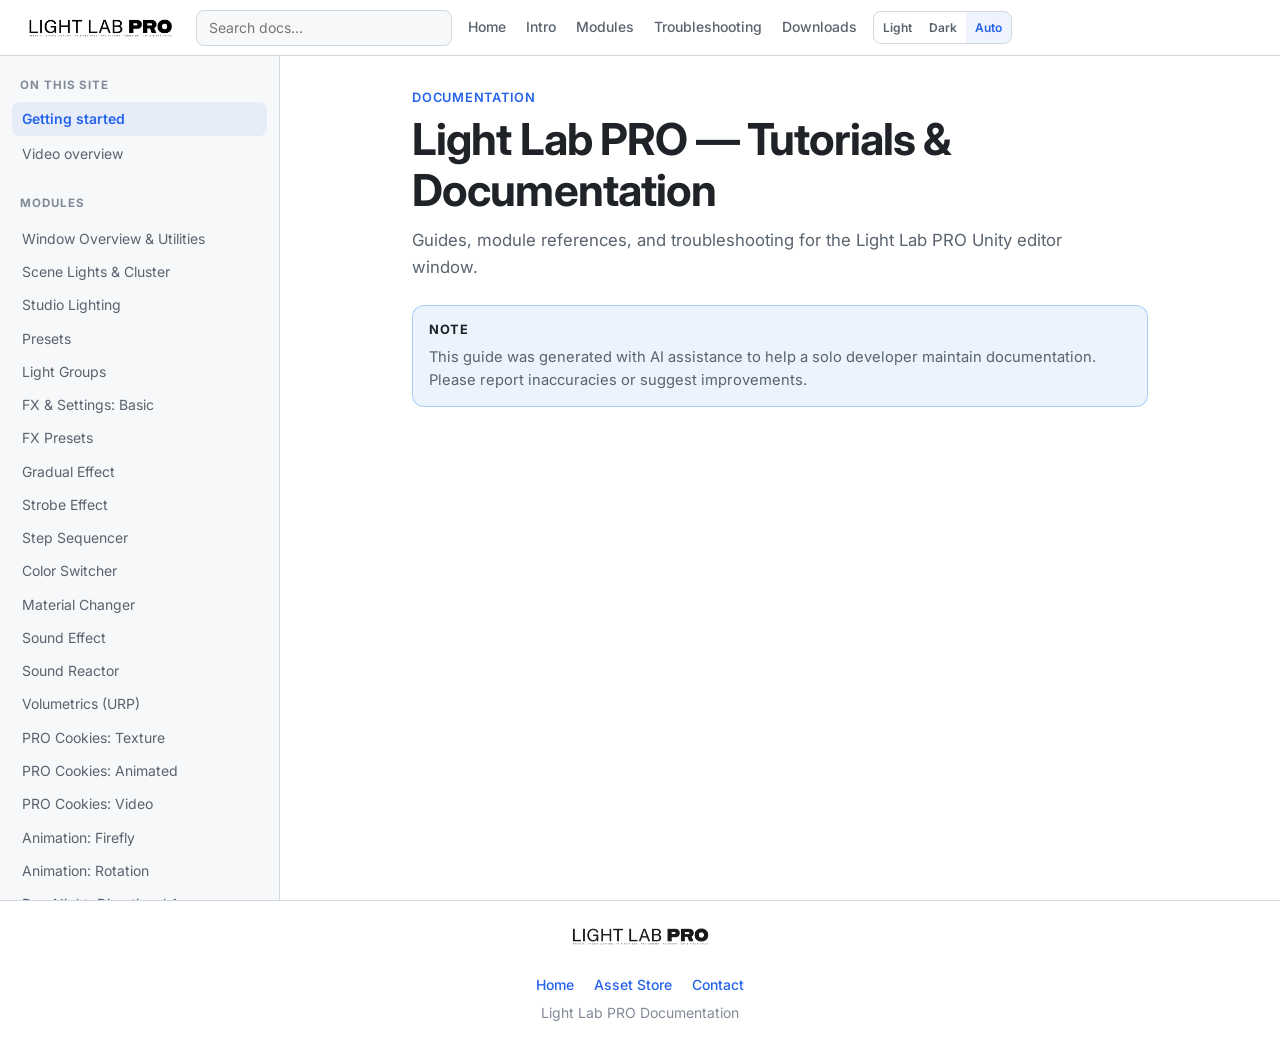
==== docs/index.html @ 02ff4902 "Give docs intro its own isolated section view. Show one documentation section at a time so the getti" ====
<!doctype html>
<html lang="en">
<head>
  <meta charset="UTF-8" />
  <meta name="viewport" content="width=device-width, initial-scale=1.0" />
  <title>Light Lab PRO — Documentation</title>
  <meta name="description" content="Tutorials and documentation for Light Lab PRO in Unity." />
  <link rel="preconnect" href="https://fonts.googleapis.com">
  <link rel="preconnect" href="https://fonts.gstatic.com" crossorigin>
  <link href="https://fonts.googleapis.com/css2?family=Inter:wght@400;500;600;700&display=swap" rel="stylesheet">
  <link rel="stylesheet" href="styles.css?v=20260710-doc-sections" />
</head>
<body>
  <header class="site-header" id="siteHeader">
    <div class="header-inner">
      <a class="brand" href="../">
        <img
          class="brand-logo brand-logo--dark"
          src="../assets/brand/llp-logo-white.png"
          alt="Light Lab PRO"
          width="160"
          height="24"
        />
        <img
          class="brand-logo brand-logo--light"
          src="../assets/brand/llp-banner-logo.png"
          alt=""
          width="160"
          height="24"
          aria-hidden="true"
        />
      </a>
      <div class="header-search">
        <label class="sr-only" for="searchInput">Search documentation</label>
        <input
          id="searchInput"
          class="search-input"
          type="search"
          autocomplete="off"
          placeholder="Search docs…"
        />
        <button type="button" id="searchClear" class="search-clear" aria-label="Clear search" hidden>×</button>
      </div>
      <nav class="header-nav" aria-label="Site sections">
        <a href="../">Home</a>
        <a href="#intro">Intro</a>
        <a href="#modules">Modules</a>
        <a href="#troubleshooting">Troubleshooting</a>
        <a href="#downloads">Downloads</a>
      </nav>
      <div class="theme-switch" role="group" aria-label="Theme">
        <button type="button" class="theme-btn" data-theme="light" aria-pressed="false">Light</button>
        <button type="button" class="theme-btn" data-theme="dark" aria-pressed="false">Dark</button>
        <button type="button" class="theme-btn is-active" data-theme="auto" aria-pressed="true">Auto</button>
      </div>
    </div>

    <div class="mobile-nav-bar">
      <button type="button" id="sidebarToggle" class="sidebar-toggle" aria-expanded="false" aria-controls="sidebar">
        Menu
      </button>
    </div>
  </header>

  <div id="sidebarBackdrop" class="sidebar-backdrop" hidden></div>

  <div class="docs-shell">
    <aside class="sidebar" id="sidebar" aria-label="Module navigation">
      <div class="sidebar-scroll">
        <p class="sidebar-kicker">On this site</p>
        <nav class="sidebar-nav">
          <a class="sidebar-link sidebar-link--page" href="#intro">Getting started</a>
          <a class="sidebar-link sidebar-link--page" href="#video">Video overview</a>
          <p class="sidebar-group-title">Modules</p>
          <div id="moduleCards" class="sidebar-modules"></div>
          <a class="sidebar-link sidebar-link--page" href="#troubleshooting">Troubleshooting</a>
          <a class="sidebar-link sidebar-link--page" href="#downloads">Reference files</a>
        </nav>
      </div>
    </aside>

    <main id="top" class="docs-main">
      <section class="doc-page" id="intro">
        <p class="page-eyebrow">Documentation</p>
        <h1 class="page-title">Light Lab PRO — Tutorials &amp; Documentation</h1>
        <p class="page-lead">Guides, module references, and troubleshooting for the Light Lab PRO Unity editor window.</p>
        <aside class="callout callout--note" role="note">
          <p class="callout-title">Note</p>
          <p>This guide was generated with AI assistance to help a solo developer maintain documentation. Please report inaccuracies or suggest improvements.</p>
        </aside>
      </section>

      <section class="doc-page" id="video" hidden>
        <h2 class="page-heading">Video overview</h2>
        <p class="page-lead">Watch a walkthrough of Light Lab PRO features and workflows.</p>
        <div class="video-player">
          <iframe
            src="https://www.youtube-nocookie.com/embed/no-UEGJCuqY"
            title="Light Lab PRO video overview"
            allow="accelerometer; autoplay; clipboard-write; encrypted-media; gyroscope; picture-in-picture; web-share"
            allowfullscreen
            loading="lazy"
          ></iframe>
        </div>
      </section>

      <section class="doc-page doc-page--module" id="modules" hidden>
        <p class="page-eyebrow">Module reference</p>
        <h2 class="page-heading" id="docTitle">Select a module</h2>
        <p class="page-lead module-hint">Choose a topic from the sidebar to load its documentation.</p>

        <div class="module-doc">
          <div id="docThumbWrap" class="module-screenshot" hidden>
            <button type="button" id="docImageOpen" class="module-screenshot-btn" aria-label="Open full-size screenshot">
              <img id="docImage" alt="" loading="lazy" />
            </button>
            <p class="module-screenshot-caption">Click to enlarge</p>
          </div>
          <article id="docReadmeBody" class="prose module-prose">
            <p><em>Loading documentation…</em></p>
          </article>
        </div>
      </section>

      <section class="doc-page" id="troubleshooting" hidden>
        <h2 class="page-heading">Troubleshooting</h2>
        <div id="troubleshootingReadme" class="prose"></div>
      </section>

      <section class="doc-page" id="downloads" hidden>
        <h2 class="page-heading">Reference files</h2>
        <p class="page-lead">Download the full guide in other formats.</p>
        <div class="link-cards">
          <a class="link-card" href="README_LightLabPRO_Features_Tutorial.md">
            <span class="link-card-title">Markdown guide</span>
            <span class="link-card-desc">Full README source</span>
          </a>
          <a class="link-card" href="Light Lab PRO.pdf">
            <span class="link-card-title">PDF guide</span>
            <span class="link-card-desc">Print-friendly export</span>
          </a>
          <a class="link-card" href="Light Lab PRO.docx">
            <span class="link-card-title">DOCX guide</span>
            <span class="link-card-desc">Editable document</span>
          </a>
        </div>
      </section>
    </main>
  </div>

  <div id="imageLightbox" class="lightbox" hidden aria-hidden="true">
    <div class="lightbox-backdrop" data-lightbox-close tabindex="-1" aria-hidden="true"></div>
    <div class="lightbox-inner" role="dialog" aria-modal="true" aria-labelledby="lightboxCaption">
      <button type="button" class="lightbox-close" data-lightbox-close aria-label="Close full-size view">×</button>
      <img id="lightboxImage" class="lightbox-img" src="" alt="" />
      <p id="lightboxCaption" class="lightbox-caption"></p>
    </div>
  </div>

  <footer class="site-footer">
    <img
      class="footer-logo footer-logo--dark"
      src="../assets/brand/llp-logo-white.png"
      alt="Light Lab PRO"
      width="642"
      height="90"
    />
    <img
      class="footer-logo footer-logo--light"
      src="../assets/brand/llp-banner-logo.png"
      alt=""
      width="1200"
      height="176"
      aria-hidden="true"
    />
    <nav class="footer-links" aria-label="Footer">
      <a href="../">Home</a>
      <a href="https://assetstore.unity.com/packages/tools/utilities/light-lab-pro-beta-280939">Asset Store</a>
      <a href="mailto:info@lightlabpro.com">Contact</a>
    </nav>
    <p>Light Lab PRO Documentation</p>
  </footer>

  <template id="moduleCardTemplate">
    <button type="button" class="sidebar-link sidebar-link--module card" data-readme-sections="" data-keywords="">
      <span class="sidebar-link-title"></span>
      <span class="sidebar-link-desc"></span>
      <img class="card-thumb" alt="" loading="lazy" hidden />
    </button>
  </template>

  <script src="readme-data.js?v=20260706-mobile"></script>
  <script src="https://cdn.jsdelivr.net/npm/marked/marked.min.js"></script>
  <script src="modules.js?v=20260706-mobile"></script>
  <script src="script.js?v=20260710-doc-sections"></script>
</body>
</html>
---- docs/styles.css ----
:root {
  color-scheme: dark;
  --sl-hue: 212;
  --bg: #0d1117;
  --bg-elevated: #161b22;
  --bg-subtle: #1c2128;
  --text: #e6edf3;
  --text-muted: #8b949e;
  --text-faint: #6e7681;
  --border: #30363d;
  --border-subtle: #21262d;
  --accent: #2563eb;
  --accent-hover: #3b82f6;
  --accent-soft: rgba(37, 99, 235, 0.14);
  --accent-text: #60a5fa;
  --code-bg: #161b22;
  --link: #58a6ff;
  --link-hover: #79c0ff;
  --callout-bg: rgba(56, 139, 253, 0.1);
  --callout-border: rgba(56, 139, 253, 0.35);
  --header-h: 3.5rem;
  --mobile-bar-h: 0px;
  --header-offset: var(--header-h);
  --sidebar-w: 17.5rem;
  --radius: 0.5rem;
  --radius-lg: 0.75rem;
  --radius-video: 0.875rem;
  --font: Inter, ui-sans-serif, system-ui, -apple-system, "Segoe UI", Roboto, Helvetica, Arial, sans-serif;
  --font-mono: ui-monospace, SFMono-Regular, "SF Mono", Menlo, Consolas, monospace;
  --shadow-sm: 0 1px 2px rgba(0, 0, 0, 0.24);
  --content-max: 46rem;
}

:root[data-theme="light"] {
  color-scheme: light;
  --bg: #ffffff;
  --bg-elevated: #f6f8fa;
  --bg-subtle: #f0f3f7;
  --text: #1f2328;
  --text-muted: #59636e;
  --text-faint: #818b98;
  --border: #d0d7de;
  --border-subtle: #e6eaef;
  --accent: #2563eb;
  --accent-hover: #1d4ed8;
  --accent-soft: rgba(37, 99, 235, 0.08);
  --accent-text: #2563eb;
  --code-bg: #f6f8fa;
  --link: #0969da;
  --link-hover: #0550ae;
  --callout-bg: rgba(9, 105, 218, 0.08);
  --callout-border: rgba(9, 105, 218, 0.28);
  --shadow-sm: 0 1px 2px rgba(31, 35, 40, 0.08);
}

@media (prefers-color-scheme: light) {
  :root:not([data-theme="dark"]) {
    color-scheme: light;
    --bg: #ffffff;
    --bg-elevated: #f6f8fa;
    --bg-subtle: #f0f3f7;
    --text: #1f2328;
    --text-muted: #59636e;
    --text-faint: #818b98;
    --border: #d0d7de;
    --border-subtle: #e6eaef;
    --accent: #2563eb;
    --accent-hover: #1d4ed8;
    --accent-soft: rgba(37, 99, 235, 0.08);
    --accent-text: #2563eb;
    --code-bg: #f6f8fa;
    --link: #0969da;
    --link-hover: #0550ae;
    --callout-bg: rgba(9, 105, 218, 0.08);
    --callout-border: rgba(9, 105, 218, 0.28);
    --shadow-sm: 0 1px 2px rgba(31, 35, 40, 0.08);
  }
}

*,
*::before,
*::after {
  box-sizing: border-box;
}

html {
  scroll-behavior: smooth;
}

body {
  margin: 0;
  font-family: var(--font);
  font-size: 1rem;
  line-height: 1.6;
  background: var(--bg);
  color: var(--text);
  -webkit-font-smoothing: antialiased;
}

.sr-only {
  position: absolute;
  width: 1px;
  height: 1px;
  padding: 0;
  margin: -1px;
  overflow: hidden;
  clip: rect(0, 0, 0, 0);
  white-space: nowrap;
  border: 0;
}

/* Header — Astro / Starlight style */
.site-header {
  position: sticky;
  top: 0;
  z-index: 50;
  height: var(--header-h);
  border-bottom: 1px solid var(--border);
  background: color-mix(in srgb, var(--bg) 92%, transparent);
  backdrop-filter: blur(10px);
}

.header-inner {
  display: flex;
  align-items: center;
  gap: 1rem;
  height: 100%;
  max-width: 100%;
  padding: 0 1rem 0 1.25rem;
}

.brand {
  display: inline-flex;
  align-items: center;
  gap: 0.55rem;
  text-decoration: none;
  color: var(--text);
  font-weight: 700;
  font-size: 0.95rem;
  white-space: nowrap;
  flex-shrink: 0;
}

.brand-logo {
  display: block;
  height: 1.75rem;
  width: auto;
  max-width: 10rem;
  object-fit: contain;
}

.brand-logo--light {
  display: none;
}

:root[data-theme="light"] .brand-logo--dark {
  display: none;
}

:root[data-theme="light"] .brand-logo--light {
  display: block;
}

@media (prefers-color-scheme: light) {
  :root:not([data-theme="dark"]) .brand-logo--dark {
    display: none;
  }

  :root:not([data-theme="dark"]) .brand-logo--light {
    display: block;
  }
}

.brand-mark {
  width: 1.35rem;
  height: 1.35rem;
  border-radius: 0.35rem;
  background: linear-gradient(135deg, var(--accent) 0%, #0ea5e9 100%);
  box-shadow: 0 0 0 1px color-mix(in srgb, var(--accent) 40%, var(--border));
}

.header-search {
  position: relative;
  flex: 1 1 16rem;
  max-width: 16rem;
}

.search-input {
  width: 100%;
  height: 2.25rem;
  padding: 0 2rem 0 0.75rem;
  border: 1px solid var(--border);
  border-radius: var(--radius);
  background: var(--bg-elevated);
  color: var(--text);
  font: inherit;
  font-size: 0.875rem;
}

.search-input:focus {
  outline: 2px solid var(--accent);
  outline-offset: 1px;
  border-color: transparent;
}

.search-clear {
  position: absolute;
  right: 0.35rem;
  top: 50%;
  transform: translateY(-50%);
  width: 1.5rem;
  height: 1.5rem;
  border: 0;
  border-radius: var(--radius);
  background: transparent;
  color: var(--text-muted);
  cursor: pointer;
  font-size: 1.1rem;
  line-height: 1;
}

.header-nav {
  display: none;
  gap: 1.25rem;
}

.header-nav a {
  color: var(--text-muted);
  text-decoration: none;
  font-size: 0.875rem;
  font-weight: 500;
}

.header-nav a:hover {
  color: var(--text);
}

.theme-switch {
  display: inline-flex;
  border: 1px solid var(--border);
  border-radius: var(--radius);
  overflow: hidden;
  flex-shrink: 0;
}

.theme-btn {
  border: 0;
  background: transparent;
  color: var(--text-muted);
  font: inherit;
  font-size: 0.75rem;
  font-weight: 600;
  padding: 0.35rem 0.55rem;
  cursor: pointer;
}

.theme-btn:hover {
  color: var(--text);
  background: var(--bg-subtle);
}

.theme-btn.is-active {
  background: var(--accent-soft);
  color: var(--accent-text);
}

.mobile-nav-bar {
  display: none;
}

/* Docs shell — Vue / Starlight sidebar layout */
.docs-shell {
  display: grid;
  grid-template-columns: var(--sidebar-w) minmax(0, 1fr);
  min-height: calc(100vh - var(--header-offset));
}

.sidebar {
  position: sticky;
  top: var(--header-offset);
  height: calc(100vh - var(--header-offset));
  border-right: 1px solid var(--border);
  background: var(--bg-elevated);
  overflow: hidden;
}

.sidebar-scroll {
  height: 100%;
  overflow-y: auto;
  overflow-x: hidden;
  padding: 1.25rem 0.75rem 2rem;
  -webkit-overflow-scrolling: touch;
  overscroll-behavior: contain;
}

.sidebar-kicker,
.sidebar-group-title {
  margin: 0 0.5rem 0.5rem;
  font-size: 0.72rem;
  font-weight: 700;
  letter-spacing: 0.08em;
  text-transform: uppercase;
  color: var(--text-faint);
}

.sidebar-group-title {
  margin-top: 1.25rem;
}

.sidebar-nav {
  display: flex;
  flex-direction: column;
  gap: 0.15rem;
}

.sidebar-link {
  display: block;
  width: 100%;
  text-align: left;
  border: 0;
  border-radius: var(--radius);
  padding: 0.45rem 0.65rem;
  background: transparent;
  color: var(--text-muted);
  text-decoration: none;
  font: inherit;
  font-size: 0.875rem;
  line-height: 1.35;
  cursor: pointer;
  transition: background 0.12s, color 0.12s;
}

.sidebar-link:hover {
  background: var(--bg-subtle);
  color: var(--text);
}

.sidebar-link.active,
.sidebar-link--module.active {
  background: var(--accent-soft);
  color: var(--accent-text);
  font-weight: 600;
}

.sidebar-link-title {
  display: block;
}

.sidebar-link-desc {
  display: none;
}

.sidebar-link.hidden {
  display: none;
}

.card-thumb {
  display: none;
}

.sidebar-toggle,
.sidebar-backdrop {
  display: none;
}

.sidebar-toggle {
  align-items: center;
  justify-content: center;
  gap: 0.5rem;
  width: 100%;
  border: 0;
  border-radius: var(--radius);
  padding: 0.55rem 1rem;
  background: var(--bg-subtle);
  color: var(--text);
  font: inherit;
  font-size: 0.875rem;
  font-weight: 600;
  cursor: pointer;
}

.sidebar-toggle:hover {
  background: var(--bg-elevated);
  color: var(--accent-text);
}

body.sidebar-open {
  overflow: hidden;
}

/* Main content */
.docs-main {
  min-width: 0;
  padding: 2rem 1.5rem 4rem;
}

.doc-page {
  max-width: var(--content-max);
  margin: 0 auto 3.5rem;
  scroll-margin-top: calc(var(--header-offset) + 1rem);
}

.doc-page[hidden] {
  display: none !important;
}

.page-eyebrow {
  margin: 0 0 0.35rem;
  font-size: 0.8rem;
  font-weight: 600;
  text-transform: uppercase;
  letter-spacing: 0.06em;
  color: var(--accent-text);
}

.page-title {
  margin: 0 0 0.75rem;
  font-size: clamp(2rem, 4vw, 2.75rem);
  line-height: 1.15;
  font-weight: 700;
  letter-spacing: -0.02em;
}

.page-heading {
  margin: 0 0 0.65rem;
  font-size: 1.75rem;
  line-height: 1.25;
  font-weight: 700;
  letter-spacing: -0.02em;
  scroll-margin-top: calc(var(--header-offset) + 1rem);
}

.page-lead,
.module-hint {
  margin: 0 0 1.25rem;
  color: var(--text-muted);
  font-size: 1.05rem;
  max-width: 42rem;
}

/* Callout — Starlight aside style */
.callout {
  margin-top: 1.5rem;
  padding: 0.85rem 1rem;
  border-radius: var(--radius-lg);
  border: 1px solid var(--callout-border);
  background: var(--callout-bg);
}

.callout-title {
  margin: 0 0 0.35rem;
  font-size: 0.8rem;
  font-weight: 700;
  text-transform: uppercase;
  letter-spacing: 0.05em;
}

.callout p:last-child {
  margin: 0;
  color: var(--text-muted);
  font-size: 0.92rem;
}

/* Video player — rounded corners */
.video-player {
  position: relative;
  width: 100%;
  max-width: 42rem;
  aspect-ratio: 16 / 9;
  border-radius: var(--radius-video);
  overflow: hidden;
  border: 1px solid var(--border);
  background: #000;
  box-shadow: var(--shadow-sm);
}

.video-player iframe {
  position: absolute;
  inset: 0;
  width: 100%;
  height: 100%;
  border: 0;
}

/* Module doc area */
.module-doc {
  margin-top: 1.5rem;
}

.module-screenshot {
  float: right;
  width: min(11rem, 38%);
  margin: 0 0 1rem 1.25rem;
  text-align: center;
}

.module-screenshot-btn {
  display: block;
  width: 100%;
  padding: 0;
  border: 1px solid var(--border);
  border-radius: var(--radius-lg);
  overflow: hidden;
  background: var(--bg-subtle);
  cursor: zoom-in;
}

.module-screenshot-btn img {
  display: block;
  width: 100%;
  height: auto;
}

.module-screenshot-caption {
  margin: 0.35rem 0 0;
  font-size: 0.75rem;
  color: var(--text-faint);
}

.module-doc::after {
  content: "";
  display: table;
  clear: both;
}

/* Prose — docs typography */
.prose {
  color: var(--text);
  font-size: 1rem;
  line-height: 1.7;
}

.prose :first-child {
  margin-top: 0;
}

.prose :last-child {
  margin-bottom: 0;
}

.prose h2 {
  margin: 2rem 0 0.75rem;
  font-size: 1.45rem;
  font-weight: 700;
  letter-spacing: -0.02em;
  line-height: 1.3;
  scroll-margin-top: calc(var(--header-offset) + 1rem);
}

.prose h3 {
  margin: 1.5rem 0 0.5rem;
  font-size: 1.1rem;
  font-weight: 600;
  scroll-margin-top: calc(var(--header-offset) + 1rem);
}

.prose p,
.prose ul,
.prose ol {
  margin: 0 0 1rem;
}

.prose ul,
.prose ol {
  padding-left: 1.35rem;
}

.prose li {
  margin: 0.25rem 0;
}

.prose a {
  color: var(--link);
  text-decoration: underline;
  text-underline-offset: 2px;
}

.prose a:hover {
  color: var(--link-hover);
}

.prose code {
  font-family: var(--font-mono);
  font-size: 0.875em;
  padding: 0.15em 0.35em;
  border-radius: 0.25rem;
  background: var(--code-bg);
  border: 1px solid var(--border-subtle);
}

.prose pre {
  margin: 1rem 0;
  padding: 1rem;
  overflow-x: auto;
  border-radius: var(--radius-lg);
  background: var(--code-bg);
  border: 1px solid var(--border);
}

.prose pre code {
  padding: 0;
  border: 0;
  background: transparent;
  font-size: 0.85rem;
}

.prose table {
  width: 100%;
  margin: 1rem 0 1.25rem;
  border-collapse: collapse;
  font-size: 0.92rem;
  display: block;
  overflow-x: auto;
}

.prose th,
.prose td {
  padding: 0.55rem 0.75rem;
  border: 1px solid var(--border);
  text-align: left;
  vertical-align: top;
}

.prose th {
  background: var(--bg-subtle);
  font-weight: 600;
}

.prose blockquote {
  margin: 1rem 0;
  padding: 0.5rem 0 0.5rem 1rem;
  border-left: 3px solid var(--accent);
  color: var(--text-muted);
}

.prose hr {
  border: 0;
  border-top: 1px solid var(--border);
  margin: 2rem 0;
}

.readme-error {
  padding: 1rem;
  border-radius: var(--radius-lg);
  border: 1px solid var(--callout-border);
  background: var(--callout-bg);
}

/* Download link cards */
.link-cards {
  display: grid;
  gap: 0.75rem;
  grid-template-columns: repeat(auto-fit, minmax(12rem, 1fr));
}

.link-card {
  display: block;
  padding: 1rem 1.1rem;
  border: 1px solid var(--border);
  border-radius: var(--radius-lg);
  background: var(--bg-elevated);
  text-decoration: none;
  color: inherit;
  transition: border-color 0.15s, box-shadow 0.15s;
}

.link-card:hover {
  border-color: var(--accent);
  box-shadow: var(--shadow-sm);
}

.link-card-title {
  display: block;
  font-weight: 600;
  color: var(--text);
}

.link-card-desc {
  display: block;
  margin-top: 0.2rem;
  font-size: 0.875rem;
  color: var(--text-muted);
}

/* Footer */
.site-footer {
  border-top: 1px solid var(--border);
  padding: 1.5rem 1.5rem 2rem;
  text-align: center;
  color: var(--text-faint);
  font-size: 0.875rem;
}

.site-footer p {
  margin: 0.35rem 0 0;
}

.footer-logo {
  display: inline-block;
  width: min(9.5rem, 100%);
  height: auto;
  object-fit: contain;
  margin-bottom: 0.5rem;
  opacity: 0.9;
}

.footer-logo--light {
  display: none;
}

:root[data-theme="light"] .footer-logo--dark {
  display: none;
}

:root[data-theme="light"] .footer-logo--light {
  display: inline-block;
}

@media (prefers-color-scheme: light) {
  :root:not([data-theme="dark"]) .footer-logo--dark {
    display: none;
  }

  :root:not([data-theme="dark"]) .footer-logo--light {
    display: inline-block;
  }
}

.footer-links {
  display: flex;
  justify-content: center;
  gap: 1.25rem;
  flex-wrap: wrap;
  margin-top: 0.75rem;
}

.footer-links a {
  color: var(--accent-text);
  text-decoration: none;
  font-weight: 500;
}

.footer-links a:hover {
  text-decoration: underline;
}

/* Lightbox */
.lightbox {
  position: fixed;
  inset: 0;
  z-index: 100;
  display: grid;
  place-items: center;
}

.lightbox[hidden] {
  display: none;
}

.lightbox-backdrop {
  position: absolute;
  inset: 0;
  background: rgba(0, 0, 0, 0.72);
}

.lightbox-inner {
  position: relative;
  z-index: 1;
  max-width: min(92vw, 1100px);
  max-height: 90vh;
  padding: 1rem;
}

.lightbox-close {
  position: absolute;
  top: -0.25rem;
  right: 0;
  border: 0;
  background: transparent;
  color: #fff;
  font-size: 2rem;
  line-height: 1;
  cursor: pointer;
}

.lightbox-img {
  display: block;
  max-width: 100%;
  max-height: calc(90vh - 3rem);
  border-radius: var(--radius-lg);
}

.lightbox-caption {
  margin: 0.75rem 0 0;
  text-align: center;
  color: #fff;
  font-size: 0.9rem;
}

body.lightbox-open {
  overflow: hidden;
}

/* Responsive */
@media (min-width: 900px) {
  .header-nav {
    display: flex;
  }
}

@media (max-width: 899px) {
  :root {
    --mobile-bar-h: 2.85rem;
    --header-offset: calc(var(--header-h) + var(--mobile-bar-h));
  }

  .site-header {
    height: auto;
  }

  .mobile-nav-bar {
    display: block;
    padding: 0.45rem 1rem 0.55rem;
    border-top: 1px solid var(--border);
    background: color-mix(in srgb, var(--bg) 92%, transparent);
  }

  .sidebar-toggle {
    display: inline-flex;
  }

  .docs-shell {
    grid-template-columns: 1fr;
  }

  .sidebar {
    position: fixed;
    top: var(--header-offset);
    left: 0;
    bottom: 0;
    width: min(var(--sidebar-w), 100%);
    max-width: 100%;
    height: auto;
    z-index: 60;
    transform: translateX(-100%);
    visibility: hidden;
    pointer-events: none;
    transition: transform 0.22s ease, visibility 0.22s ease;
    box-shadow: var(--shadow-sm);
  }

  .sidebar.is-open {
    transform: translateX(0);
    visibility: visible;
    pointer-events: auto;
  }

  .sidebar-backdrop {
    display: block;
    position: fixed;
    inset: var(--header-offset) 0 0 0;
    z-index: 55;
    background: rgba(0, 0, 0, 0.5);
    backdrop-filter: blur(2px);
  }

  .sidebar-backdrop[hidden] {
    display: none;
  }

  .module-screenshot {
    float: none;
    width: 100%;
    max-width: 16rem;
    margin: 0 0 1rem;
  }
}

@media (max-width: 640px) {
  .header-search {
    max-width: none;
  }

  .theme-switch .theme-btn {
    padding: 0.35rem 0.4rem;
    font-size: 0.7rem;
  }
}
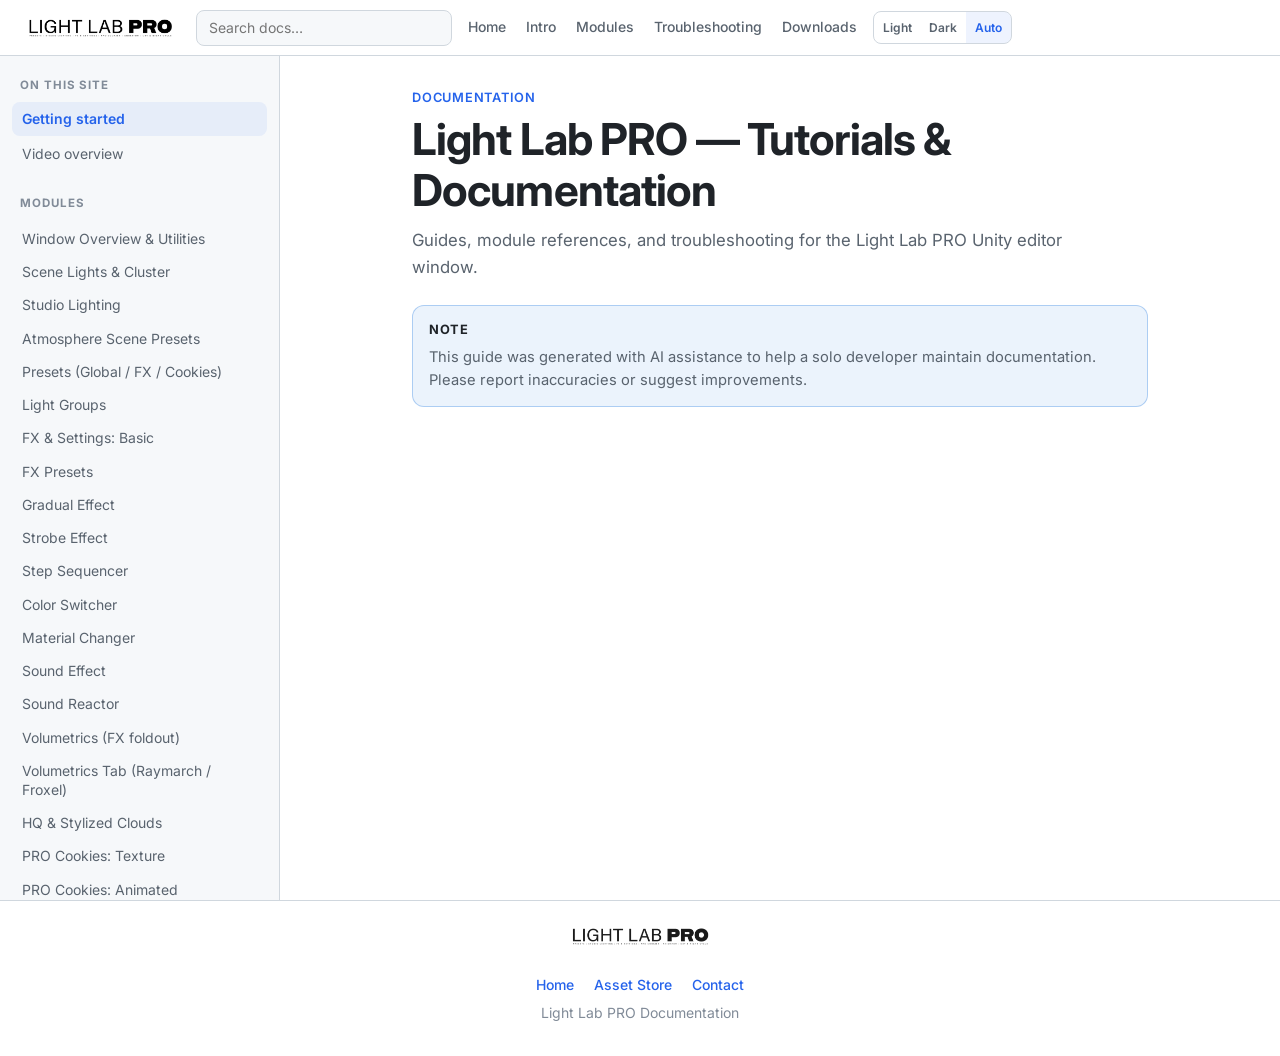
==== commit 7ca3ae34: "Refresh site for Atmosphere, dual volumetrics, and Cycle Manager. Align landing, roadmap, and docs w" ====
--- a/docs/index.html
+++ b/docs/index.html
@@ -8,7 +8,7 @@
   <link rel="preconnect" href="https://fonts.googleapis.com">
   <link rel="preconnect" href="https://fonts.gstatic.com" crossorigin>
   <link href="https://fonts.googleapis.com/css2?family=Inter:wght@400;500;600;700&display=swap" rel="stylesheet">
-  <link rel="stylesheet" href="styles.css?v=20260710-doc-sections" />
+  <link rel="stylesheet" href="styles.css?v=20260802-atmosphere" />
 </head>
 <body>
   <header class="site-header" id="siteHeader">
@@ -189,9 +189,9 @@
     </button>
   </template>
 
-  <script src="readme-data.js?v=20260706-mobile"></script>
+  <script src="readme-data.js?v=20260802-atmosphere"></script>
   <script src="https://cdn.jsdelivr.net/npm/marked/marked.min.js"></script>
-  <script src="modules.js?v=20260706-mobile"></script>
-  <script src="script.js?v=20260710-doc-sections"></script>
+  <script src="modules.js?v=20260802-atmosphere"></script>
+  <script src="script.js?v=20260802-atmosphere"></script>
 </body>
 </html>
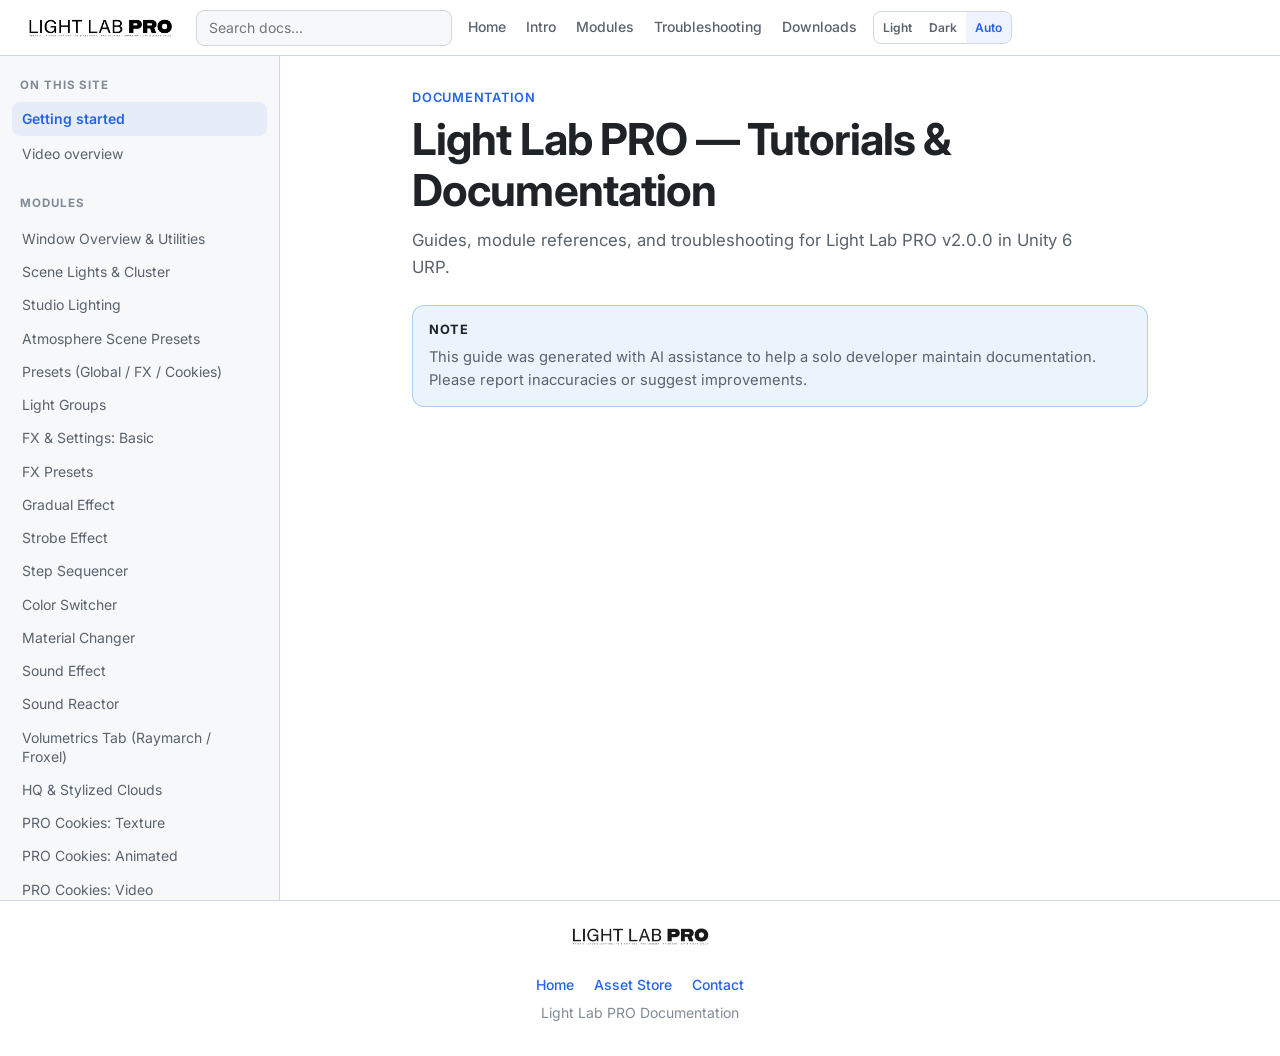
==== commit e584bd96: "Refresh docs and landing for Light Lab PRO v2.0.0 UI. Co-authored-by: Cursor <cursoragent@cursor.com" ====
--- a/docs/index.html
+++ b/docs/index.html
@@ -8,7 +8,7 @@
   <link rel="preconnect" href="https://fonts.googleapis.com">
   <link rel="preconnect" href="https://fonts.gstatic.com" crossorigin>
   <link href="https://fonts.googleapis.com/css2?family=Inter:wght@400;500;600;700&display=swap" rel="stylesheet">
-  <link rel="stylesheet" href="styles.css?v=20260802-atmosphere" />
+  <link rel="stylesheet" href="styles.css?v=20260821-ui" />
 </head>
 <body>
   <header class="site-header" id="siteHeader">
@@ -83,7 +83,7 @@
       <section class="doc-page" id="intro">
         <p class="page-eyebrow">Documentation</p>
         <h1 class="page-title">Light Lab PRO — Tutorials &amp; Documentation</h1>
-        <p class="page-lead">Guides, module references, and troubleshooting for the Light Lab PRO Unity editor window.</p>
+        <p class="page-lead">Guides, module references, and troubleshooting for Light Lab PRO v2.0.0 in Unity 6 URP.</p>
         <aside class="callout callout--note" role="note">
           <p class="callout-title">Note</p>
           <p>This guide was generated with AI assistance to help a solo developer maintain documentation. Please report inaccuracies or suggest improvements.</p>
@@ -110,11 +110,9 @@
         <p class="page-lead module-hint">Choose a topic from the sidebar to load its documentation.</p>
 
         <div class="module-doc">
-          <div id="docThumbWrap" class="module-screenshot" hidden>
-            <button type="button" id="docImageOpen" class="module-screenshot-btn" aria-label="Open full-size screenshot">
-              <img id="docImage" alt="" loading="lazy" />
-            </button>
-            <p class="module-screenshot-caption">Click to enlarge</p>
+          <div id="docThumbWrap" class="module-screenshot-gallery" hidden>
+            <div id="docGallery" class="screenshot-stack"></div>
+            <p class="module-screenshot-caption">Click a screenshot to enlarge</p>
           </div>
           <article id="docReadmeBody" class="prose module-prose">
             <p><em>Loading documentation…</em></p>
@@ -189,9 +187,9 @@
     </button>
   </template>
 
-  <script src="readme-data.js?v=20260802-atmosphere"></script>
+  <script src="readme-data.js?v=20260821-ui"></script>
   <script src="https://cdn.jsdelivr.net/npm/marked/marked.min.js"></script>
-  <script src="modules.js?v=20260802-atmosphere"></script>
-  <script src="script.js?v=20260802-atmosphere"></script>
+  <script src="modules.js?v=20260821-ui"></script>
+  <script src="script.js?v=20260821-ui"></script>
 </body>
 </html>
--- a/docs/styles.css
+++ b/docs/styles.css
@@ -487,11 +487,15 @@
   margin-top: 1.5rem;
 }
 
-.module-screenshot {
-  float: right;
-  width: min(11rem, 38%);
-  margin: 0 0 1rem 1.25rem;
-  text-align: center;
+.module-screenshot,
+.module-screenshot-gallery {
+  margin: 0 0 1.5rem;
+  max-width: 32rem;
+}
+
+.screenshot-stack {
+  display: grid;
+  gap: 0.85rem;
 }
 
 .module-screenshot-btn {
@@ -511,8 +515,14 @@
   height: auto;
 }
 
+.module-screenshot-item-caption {
+  margin: 0.35rem 0 0;
+  font-size: 0.8rem;
+  color: var(--text-muted);
+}
+
 .module-screenshot-caption {
-  margin: 0.35rem 0 0;
+  margin: 0.5rem 0 0;
   font-size: 0.75rem;
   color: var(--text-faint);
 }
@@ -868,10 +878,11 @@
     display: none;
   }
 
-  .module-screenshot {
+  .module-screenshot,
+  .module-screenshot-gallery {
     float: none;
     width: 100%;
-    max-width: 16rem;
+    max-width: 100%;
     margin: 0 0 1rem;
   }
 }
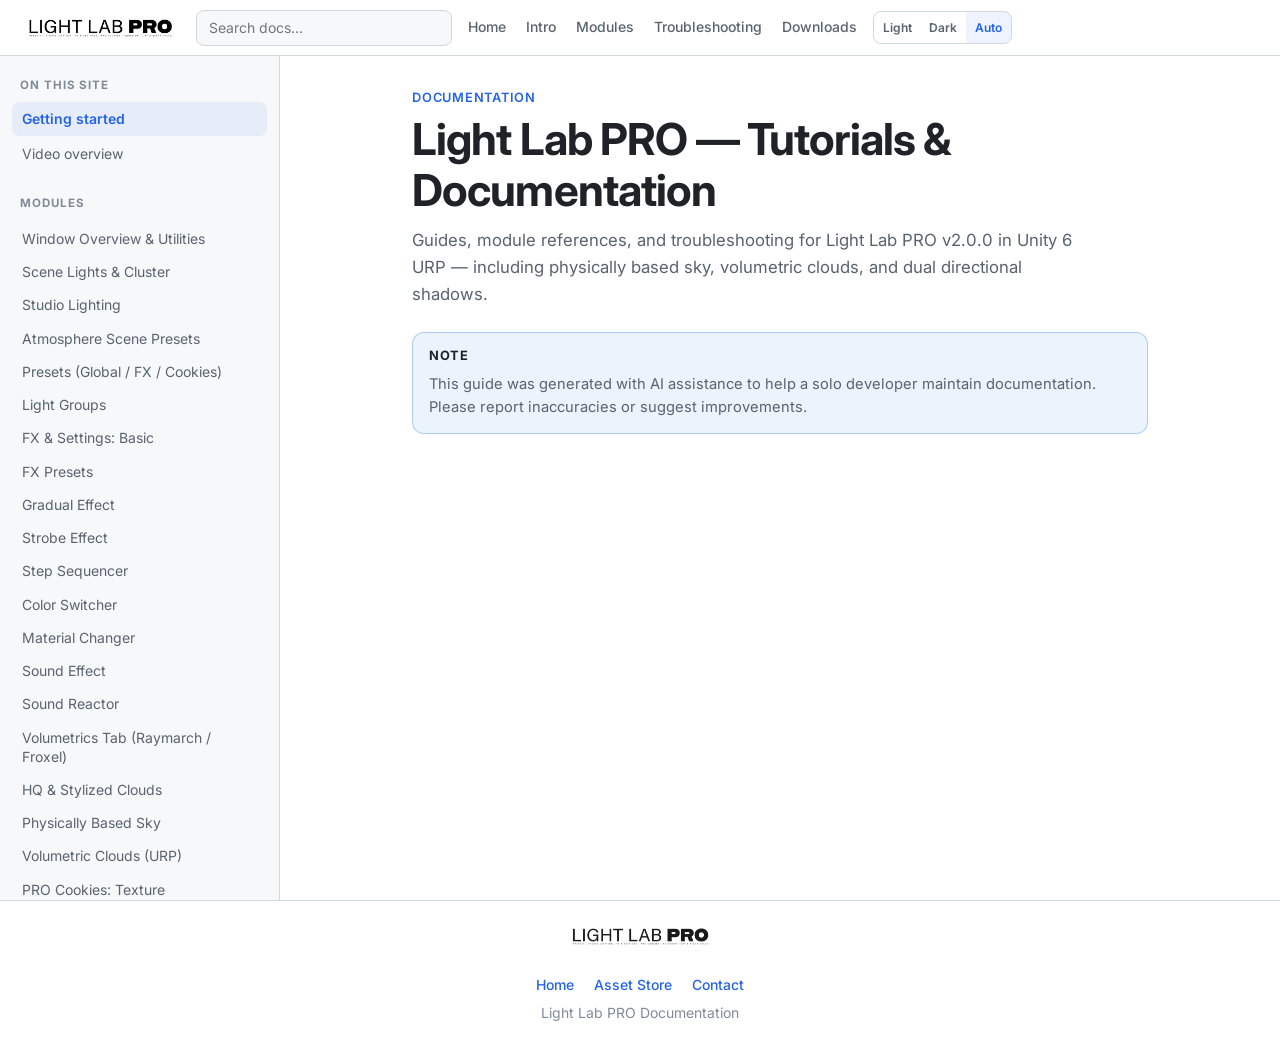
==== commit 44717b8e: "Document PB sky, volumetric clouds, and dual-shadow URP; add look shots. Co-authored-by: Cursor <cur" ====
--- a/docs/index.html
+++ b/docs/index.html
@@ -8,7 +8,7 @@
   <link rel="preconnect" href="https://fonts.googleapis.com">
   <link rel="preconnect" href="https://fonts.gstatic.com" crossorigin>
   <link href="https://fonts.googleapis.com/css2?family=Inter:wght@400;500;600;700&display=swap" rel="stylesheet">
-  <link rel="stylesheet" href="styles.css?v=20260821-ui" />
+  <link rel="stylesheet" href="styles.css?v=20260821-looks" />
 </head>
 <body>
   <header class="site-header" id="siteHeader">
@@ -83,7 +83,7 @@
       <section class="doc-page" id="intro">
         <p class="page-eyebrow">Documentation</p>
         <h1 class="page-title">Light Lab PRO — Tutorials &amp; Documentation</h1>
-        <p class="page-lead">Guides, module references, and troubleshooting for Light Lab PRO v2.0.0 in Unity 6 URP.</p>
+        <p class="page-lead">Guides, module references, and troubleshooting for Light Lab PRO v2.0.0 in Unity 6 URP — including physically based sky, volumetric clouds, and dual directional shadows.</p>
         <aside class="callout callout--note" role="note">
           <p class="callout-title">Note</p>
           <p>This guide was generated with AI assistance to help a solo developer maintain documentation. Please report inaccuracies or suggest improvements.</p>
@@ -187,9 +187,9 @@
     </button>
   </template>
 
-  <script src="readme-data.js?v=20260821-ui"></script>
+  <script src="readme-data.js?v=20260821-looks"></script>
   <script src="https://cdn.jsdelivr.net/npm/marked/marked.min.js"></script>
-  <script src="modules.js?v=20260821-ui"></script>
-  <script src="script.js?v=20260821-ui"></script>
+  <script src="modules.js?v=20260821-looks"></script>
+  <script src="script.js?v=20260821-looks"></script>
 </body>
 </html>
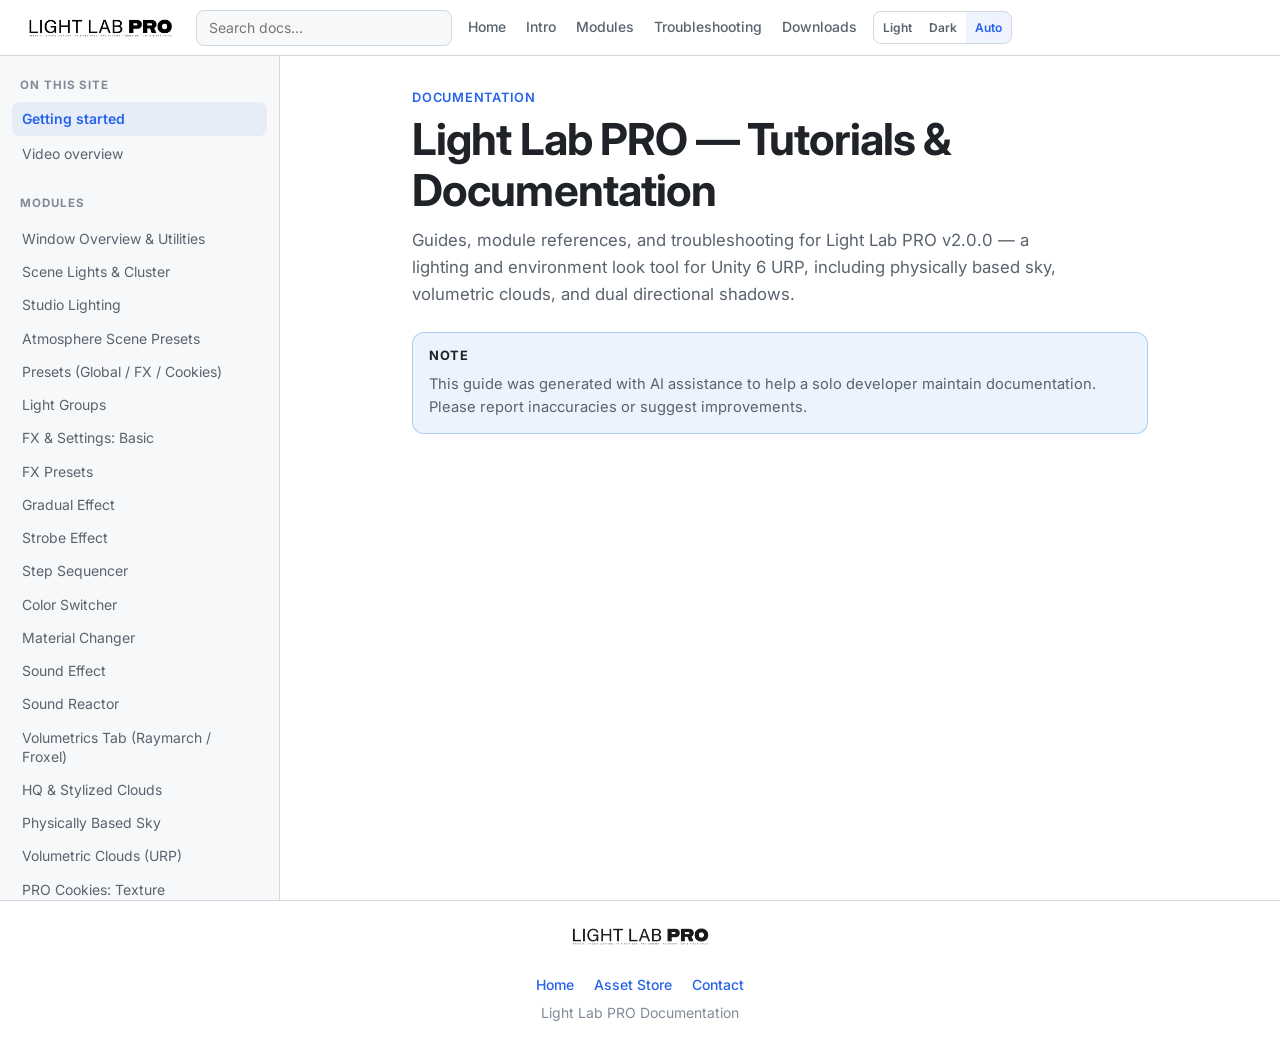
==== commit c11c45ad: "Describe Light Lab PRO as a lighting and environment look tool. Co-authored-by: Cursor <cursoragent@" ====
--- a/docs/index.html
+++ b/docs/index.html
@@ -4,11 +4,11 @@
   <meta charset="UTF-8" />
   <meta name="viewport" content="width=device-width, initial-scale=1.0" />
   <title>Light Lab PRO — Documentation</title>
-  <meta name="description" content="Tutorials and documentation for Light Lab PRO in Unity." />
+  <meta name="description" content="Tutorials and documentation for Light Lab PRO — a lighting and environment look tool for Unity." />
   <link rel="preconnect" href="https://fonts.googleapis.com">
   <link rel="preconnect" href="https://fonts.gstatic.com" crossorigin>
   <link href="https://fonts.googleapis.com/css2?family=Inter:wght@400;500;600;700&display=swap" rel="stylesheet">
-  <link rel="stylesheet" href="styles.css?v=20260821-looks" />
+  <link rel="stylesheet" href="styles.css?v=20260821-grid" />
 </head>
 <body>
   <header class="site-header" id="siteHeader">
@@ -83,7 +83,7 @@
       <section class="doc-page" id="intro">
         <p class="page-eyebrow">Documentation</p>
         <h1 class="page-title">Light Lab PRO — Tutorials &amp; Documentation</h1>
-        <p class="page-lead">Guides, module references, and troubleshooting for Light Lab PRO v2.0.0 in Unity 6 URP — including physically based sky, volumetric clouds, and dual directional shadows.</p>
+        <p class="page-lead">Guides, module references, and troubleshooting for Light Lab PRO v2.0.0 — a lighting and environment look tool for Unity 6 URP, including physically based sky, volumetric clouds, and dual directional shadows.</p>
         <aside class="callout callout--note" role="note">
           <p class="callout-title">Note</p>
           <p>This guide was generated with AI assistance to help a solo developer maintain documentation. Please report inaccuracies or suggest improvements.</p>
--- a/docs/styles.css
+++ b/docs/styles.css
@@ -400,6 +400,10 @@
   scroll-margin-top: calc(var(--header-offset) + 1rem);
 }
 
+.doc-page--module {
+  max-width: 58rem;
+}
+
 .doc-page[hidden] {
   display: none !important;
 }
@@ -490,12 +494,18 @@
 .module-screenshot,
 .module-screenshot-gallery {
   margin: 0 0 1.5rem;
-  max-width: 32rem;
+  max-width: none;
 }
 
 .screenshot-stack {
   display: grid;
-  gap: 0.85rem;
+  grid-template-columns: repeat(3, minmax(0, 1fr));
+  gap: 0.7rem 0.75rem;
+}
+
+.screenshot-figure {
+  margin: 0;
+  min-width: 0;
 }
 
 .module-screenshot-btn {
@@ -512,13 +522,21 @@
 .module-screenshot-btn img {
   display: block;
   width: 100%;
+  aspect-ratio: 16 / 10;
   height: auto;
+  object-fit: cover;
+  object-position: top center;
 }
 
 .module-screenshot-item-caption {
   margin: 0.35rem 0 0;
-  font-size: 0.8rem;
+  font-size: 0.75rem;
+  line-height: 1.35;
   color: var(--text-muted);
+  display: -webkit-box;
+  -webkit-line-clamp: 2;
+  -webkit-box-orient: vertical;
+  overflow: hidden;
 }
 
 .module-screenshot-caption {
@@ -885,6 +903,10 @@
     max-width: 100%;
     margin: 0 0 1rem;
   }
+
+  .screenshot-stack {
+    grid-template-columns: repeat(2, minmax(0, 1fr));
+  }
 }
 
 @media (max-width: 640px) {
@@ -896,4 +918,9 @@
     padding: 0.35rem 0.4rem;
     font-size: 0.7rem;
   }
-}
+
+  .screenshot-stack {
+    grid-template-columns: repeat(2, minmax(0, 1fr));
+    gap: 0.55rem;
+  }
+}
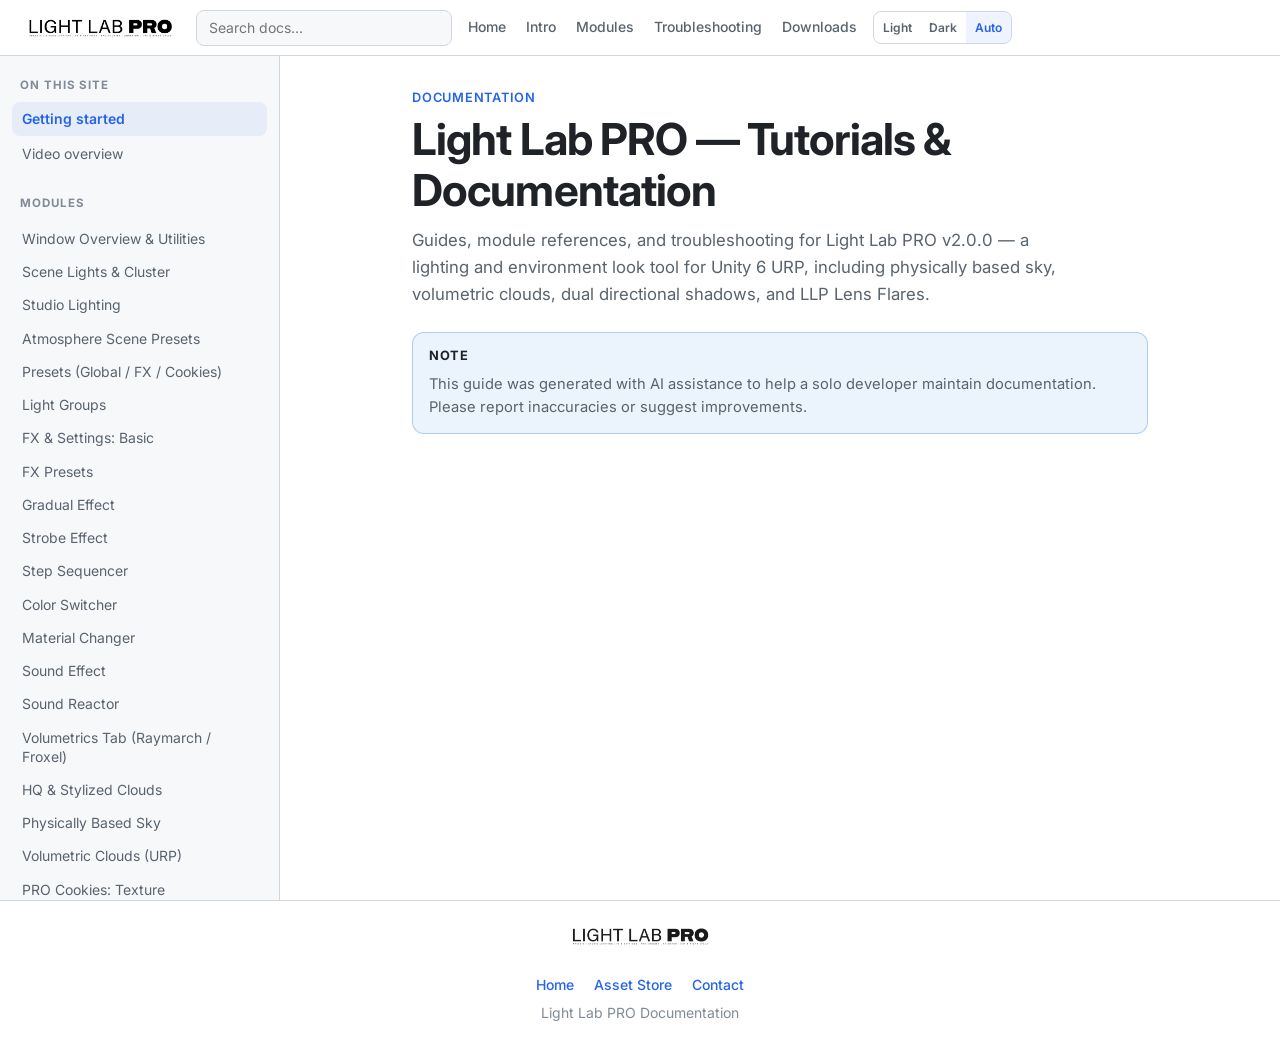
==== commit 0f1b1ab9: "Document LLP Lens Flares in the docs and on the landing page. Co-authored-by: Cursor <cursoragent@cu" ====
--- a/docs/index.html
+++ b/docs/index.html
@@ -83,7 +83,7 @@
       <section class="doc-page" id="intro">
         <p class="page-eyebrow">Documentation</p>
         <h1 class="page-title">Light Lab PRO — Tutorials &amp; Documentation</h1>
-        <p class="page-lead">Guides, module references, and troubleshooting for Light Lab PRO v2.0.0 — a lighting and environment look tool for Unity 6 URP, including physically based sky, volumetric clouds, and dual directional shadows.</p>
+        <p class="page-lead">Guides, module references, and troubleshooting for Light Lab PRO v2.0.0 — a lighting and environment look tool for Unity 6 URP, including physically based sky, volumetric clouds, dual directional shadows, and LLP Lens Flares.</p>
         <aside class="callout callout--note" role="note">
           <p class="callout-title">Note</p>
           <p>This guide was generated with AI assistance to help a solo developer maintain documentation. Please report inaccuracies or suggest improvements.</p>
